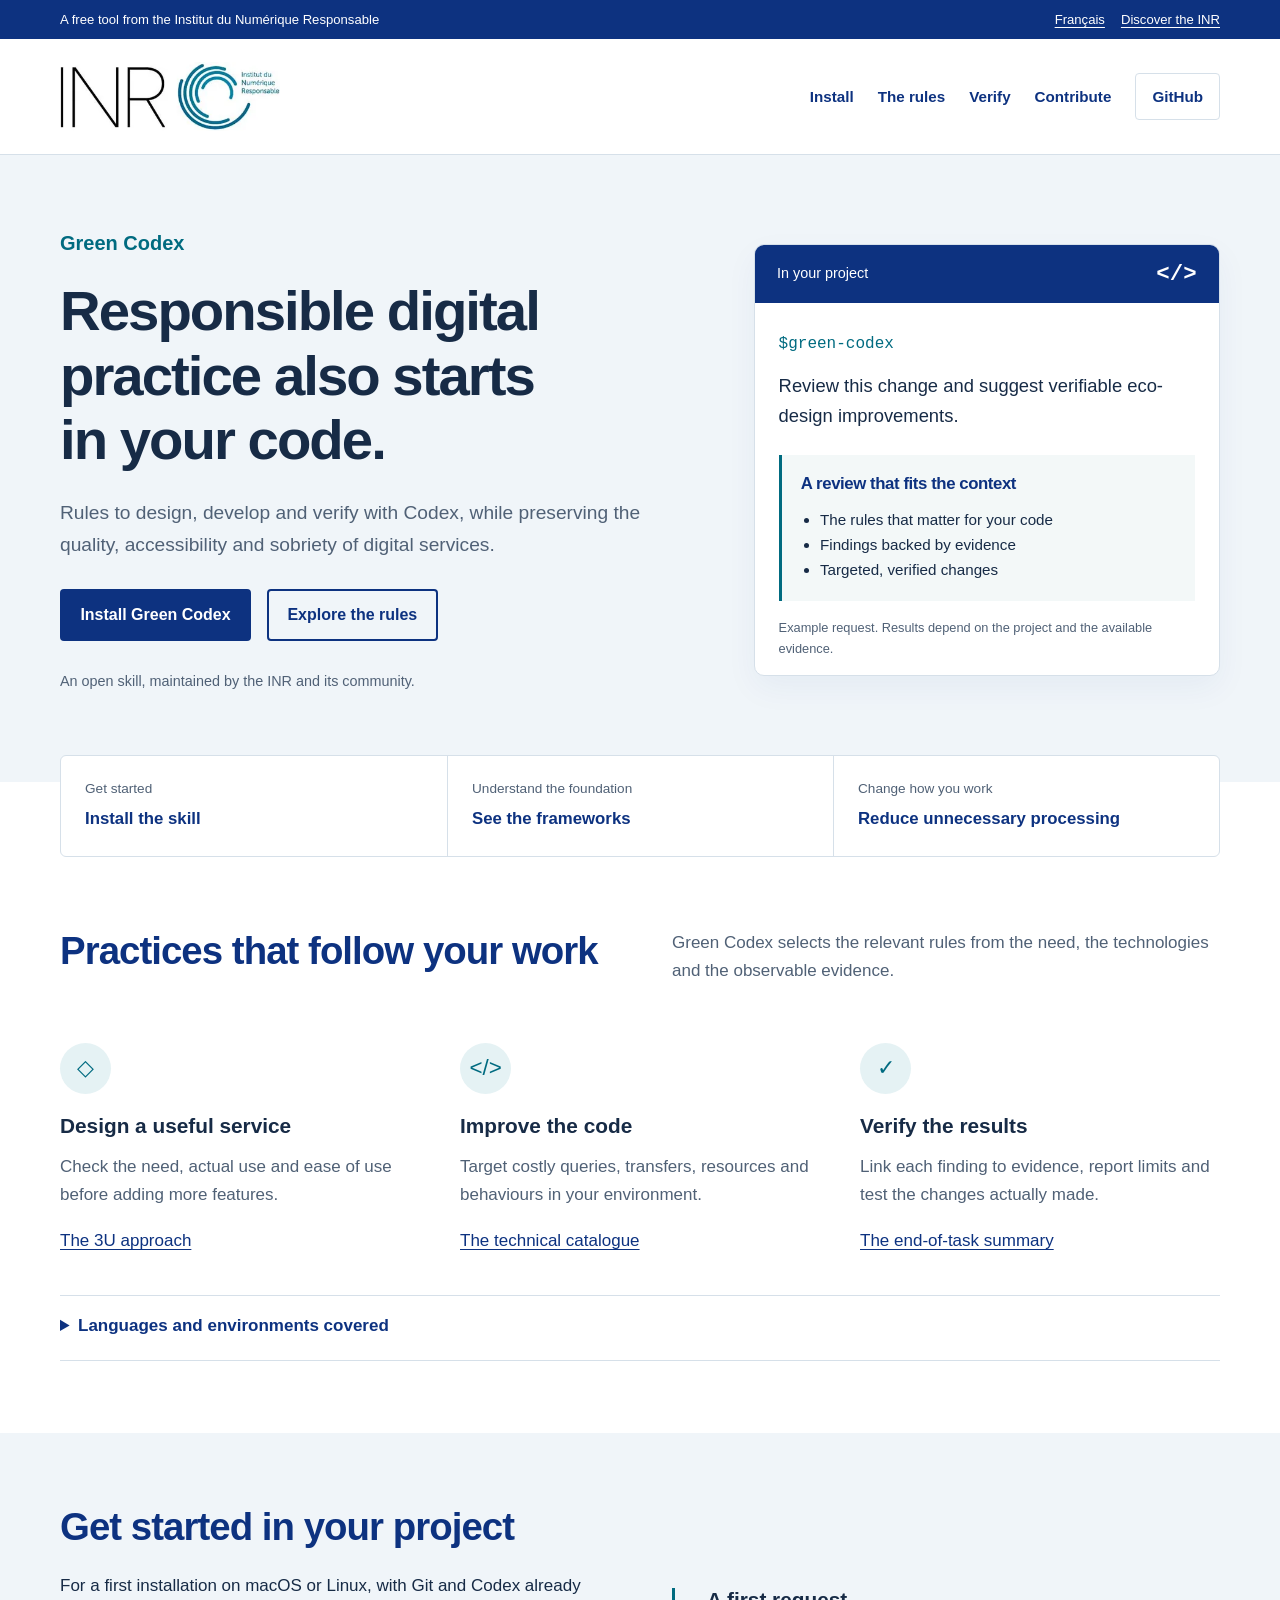
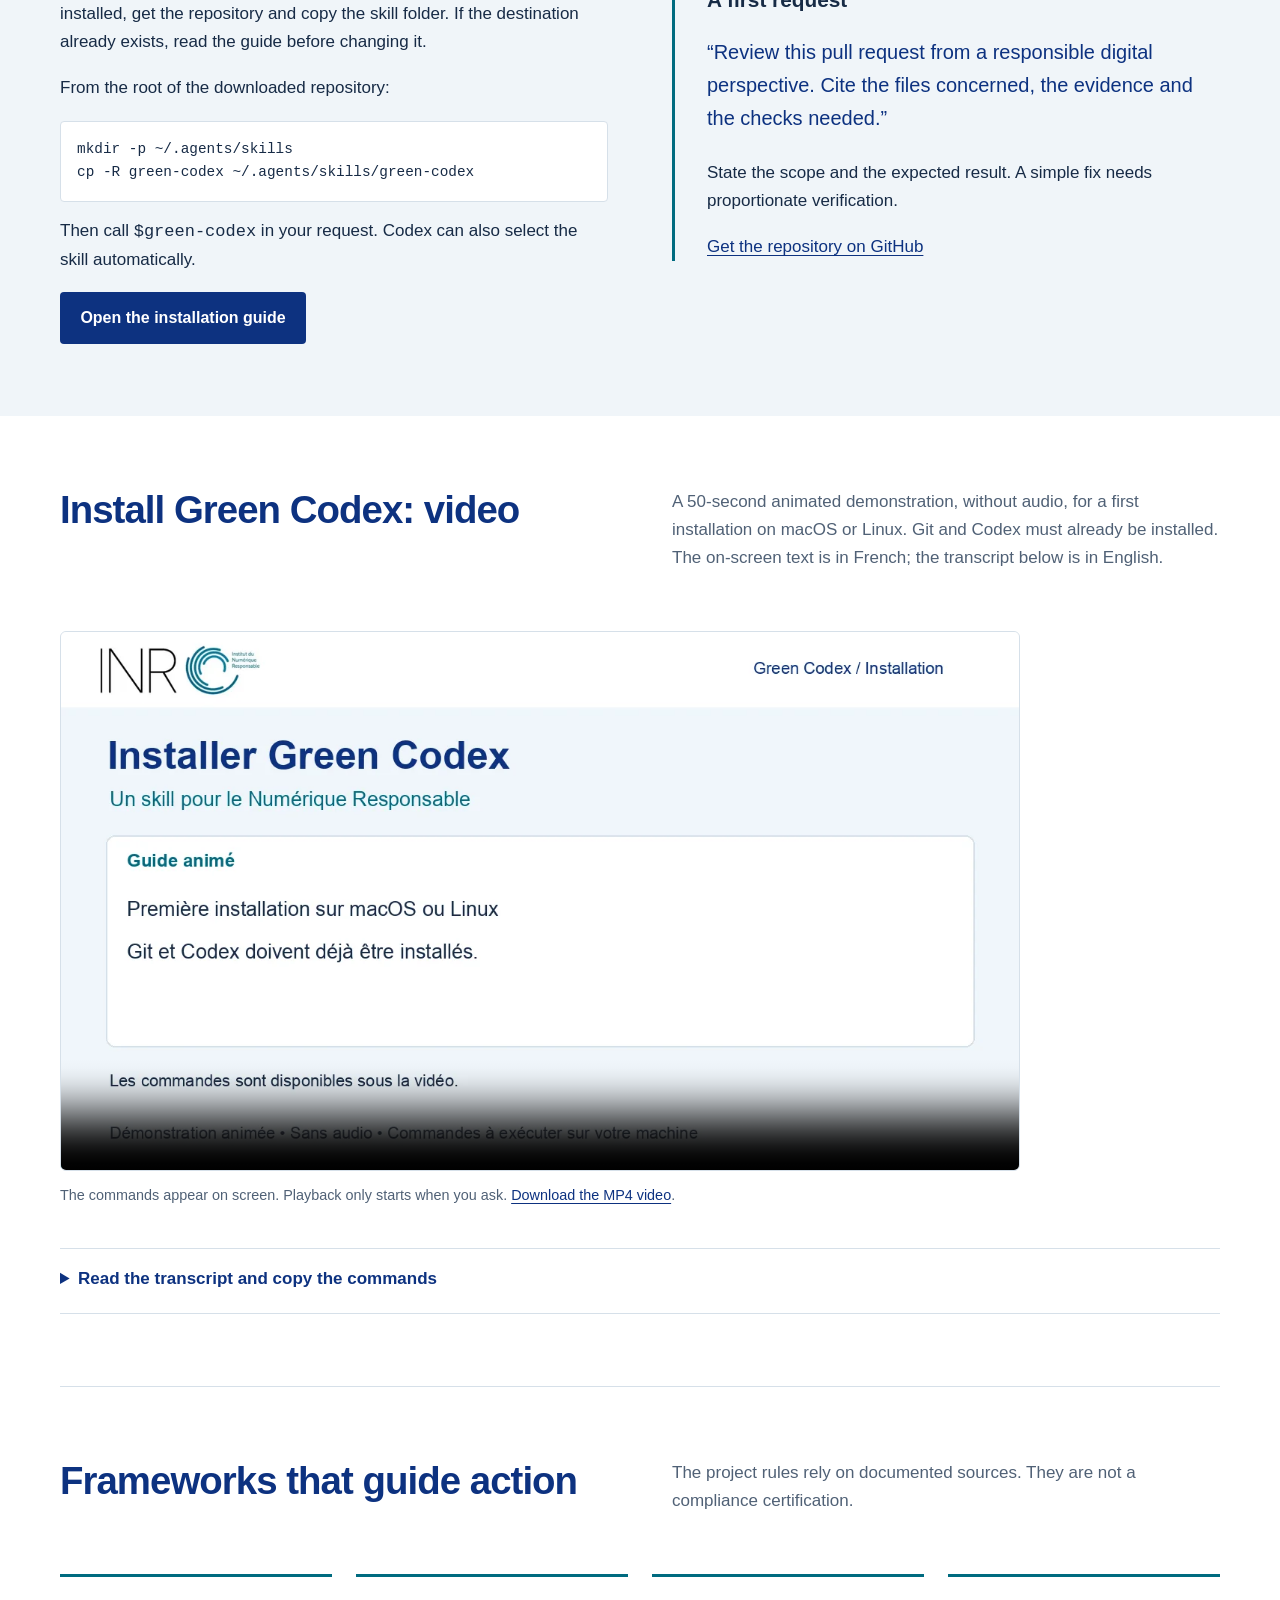
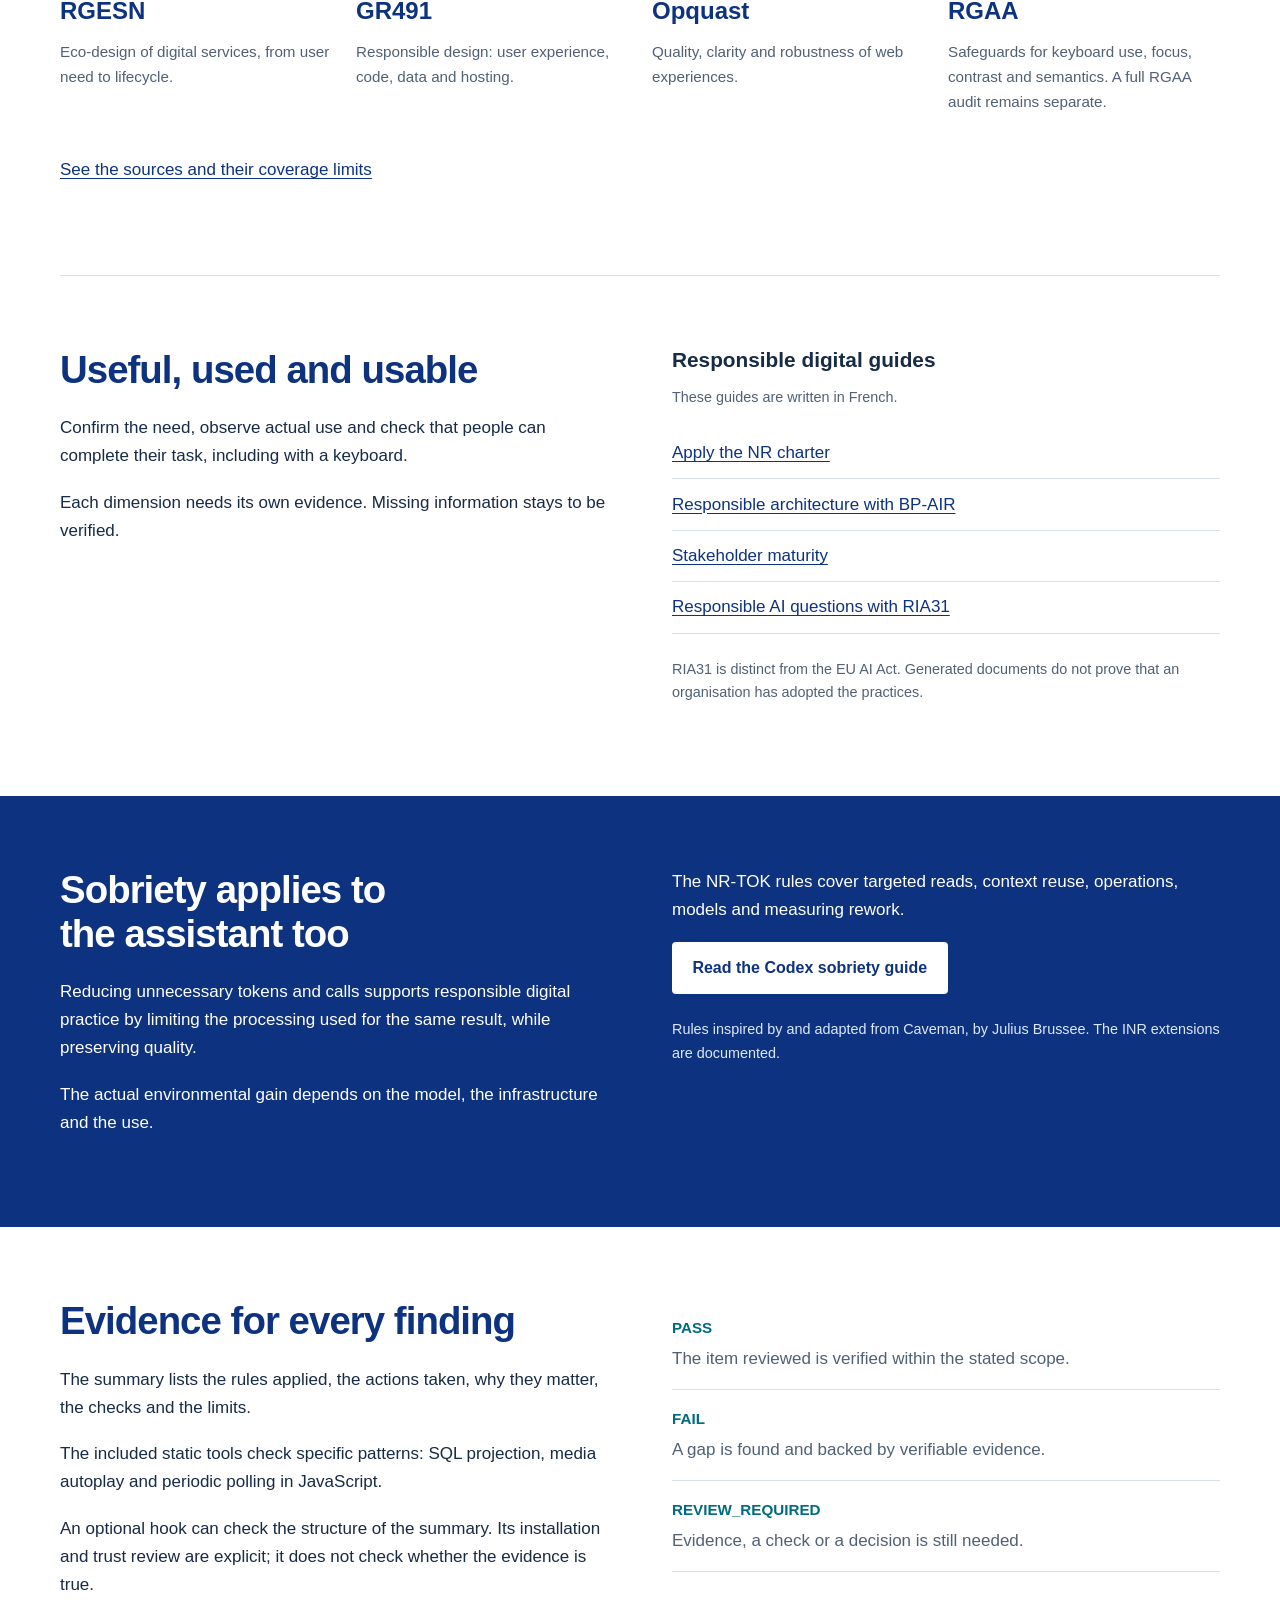
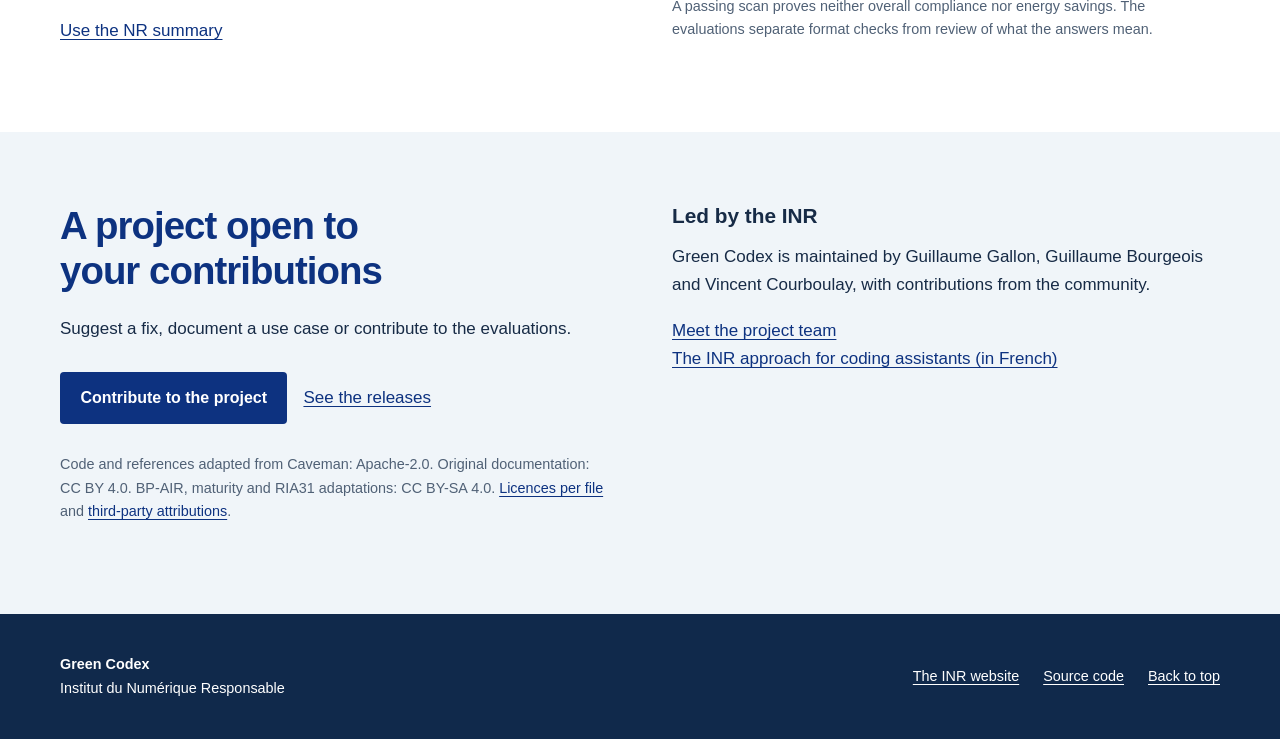
==== docs/en/index.html @ 4c4e5af8 "Ajoute une version anglaise du site et corrige les compteurs de la documentation Le site GitHub Page" ====
<!doctype html>
<html lang="en">
<head>
  <meta charset="utf-8">
  <meta name="viewport" content="width=device-width, initial-scale=1">
  <title>Green Codex | Develop with Responsible Digital Practices</title>
  <meta name="description" content="Responsible digital rules to design, code and verify with Codex. A free tool from the Institut du Numérique Responsable.">
  <meta name="keywords" content="Green IT, eco-design, software sustainability, RGESN, GR491, Opquast, RGAA, sustainable development, responsible digital, numerique responsable, accessibility, AI assistant, Codex">
  <meta name="author" content="Institut du Numérique Responsable (INR)">
  <meta name="robots" content="index,follow">
  <link rel="canonical" href="https://institut-du-numerique-responsable.github.io/green-codex/en/">
  <link rel="alternate" hreflang="fr" href="https://institut-du-numerique-responsable.github.io/green-codex/">
  <link rel="alternate" hreflang="en" href="https://institut-du-numerique-responsable.github.io/green-codex/en/">
  <link rel="alternate" hreflang="x-default" href="https://institut-du-numerique-responsable.github.io/green-codex/">
  <link rel="icon" type="image/svg+xml" href="../favicon.svg">
  <link rel="alternate icon" type="image/svg+xml" href="../favicon.svg">
  <link rel="manifest" href="../manifest.json">
  <meta name="theme-color" content="#0d3280">
  <meta name="application-name" content="Green Codex">
  <meta name="apple-mobile-web-app-capable" content="yes">
  <meta name="apple-mobile-web-app-status-bar-style" content="default">
  <meta name="apple-mobile-web-app-title" content="Green Codex">
  <link rel="apple-touch-icon" href="../favicon.svg">
  <meta property="og:title" content="Green Codex | Develop with Responsible Digital Practices">
  <meta property="og:description" content="Eco-design, token sobriety and verification of development practices.">
  <meta property="og:type" content="website">
  <meta property="og:locale" content="en_GB">
  <meta property="og:locale:alternate" content="fr_FR">
  <meta property="og:url" content="https://institut-du-numerique-responsable.github.io/green-codex/en/">
  <meta property="og:image" content="https://institut-du-numerique-responsable.github.io/green-codex/images/og-image.svg">
  <meta property="og:image:alt" content="Green Codex: responsible digital practices in your code">
  <meta property="og:image:width" content="1200">
  <meta property="og:image:height" content="630">
  <meta property="og:image:type" content="image/svg+xml">
  <meta name="twitter:card" content="summary_large_image">
  <meta name="twitter:site" content="@INR_NumResponsable">
  <meta name="twitter:title" content="Green Codex | Institut du Numérique Responsable">
  <meta name="twitter:description" content="Apply responsible digital rules in your work with Codex.">
  <script type="application/ld+json">
  {
    "@context": "https://schema.org",
    "@type": "SoftwareApplication",
    "name": "Green Codex",
    "description": "A Codex skill for applying Green IT and responsible digital practices in software development and auditing.",
    "url": "https://institut-du-numerique-responsable.github.io/green-codex/en/",
    "inLanguage": "en",
    "applicationCategory": "DeveloperTool",
    "operatingSystem": "All",
    "license": "https://github.com/Institut-du-Numerique-Responsable/green-codex/blob/main/LICENSE",
    "keywords": ["Green IT", "eco-design", "RGESN", "GR491", "Opquast", "RGAA", "sustainable software", "responsible AI", "digital sobriety", "green coding"],
    "author": {
      "@type": "Organization",
      "name": "Institut du Numérique Responsable",
      "url": "https://institutnr.org/"
    },
    "sameAs": [
      "https://github.com/Institut-du-Numerique-Responsable/green-codex",
      "https://institutnr.org/"
    ]
  }
  </script>
  <link rel="stylesheet" href="../styles.css">
</head>
<body>
<a class="skip-link" href="#content">Skip to content</a>
<div class="institution-bar"><div class="wrap"><span>A free tool from the Institut du Numérique Responsable</span><span class="bar-links"><a href="../" hreflang="fr" lang="fr">Français</a><a href="https://institutnr.org/">Discover the INR</a></span></div></div>
<header class="site-header">
  <div class="wrap header-inner">
    <a class="brand" href="https://institutnr.org/" aria-label="Institut du Numérique Responsable, official website"><img src="../images/inr-logo.webp" width="360" height="114" alt="Institut du Numérique Responsable"></a>
    <nav aria-label="Main navigation"><a href="#use">Install</a><a href="#rules">The rules</a><a href="#nr-summary">Verify</a><a href="#license">Contribute</a><a class="nav-repo" href="https://github.com/Institut-du-Numerique-Responsable/green-codex">GitHub</a></nav>
  </div>
</header>
<main id="content" tabindex="-1">
  <section class="hero" aria-labelledby="hero-title">
    <div class="wrap hero-grid">
      <div class="hero-copy">
        <p class="project-name">Green Codex</p>
        <h1 id="hero-title">Responsible digital practice also starts in your code.</h1>
        <p class="lead">Rules to design, develop and verify with Codex, while preserving the quality, accessibility and sobriety of digital services.</p>
        <div class="actions"><a class="button primary" href="#use">Install Green Codex</a><a class="button secondary" href="#rules">Explore the rules</a></div>
        <p class="hero-note">An open skill, maintained by the INR and its community.</p>
      </div>
      <aside class="example" aria-label="Example of Green Codex use">
        <div class="example-top"><span>In your project</span><span class="code-mark" aria-hidden="true">&lt;/&gt;</span></div>
        <p class="prompt"><code>$green-codex</code><br>Review this change and suggest verifiable eco-design improvements.</p>
        <div class="example-result"><h2>A review that fits the context</h2><ul><li>The rules that matter for your code</li><li>Findings backed by evidence</li><li>Targeted, verified changes</li></ul></div>
        <p class="example-caption">Example request. Results depend on the project and the available evidence.</p>
      </aside>
    </div>
  </section>
  <nav class="journeys wrap" aria-label="Quick links">
    <a href="#use"><span>Get started</span><strong>Install the skill</strong></a>
    <a href="#coverage"><span>Understand the foundation</span><strong>See the frameworks</strong></a>
    <a href="#tokens"><span>Change how you work</span><strong>Reduce unnecessary processing</strong></a>
  </nav>
  <section class="section wrap" aria-labelledby="rules">
    <div class="section-heading"><h2 id="rules">Practices that follow your work</h2><p>Green Codex selects the relevant rules from the need, the technologies and the observable evidence.</p></div>
    <div class="practice-grid">
      <article><span class="practice-icon" aria-hidden="true">◇</span><h3>Design a useful service</h3><p>Check the need, actual use and ease of use before adding more features.</p><a href="#three-u">The 3U approach</a></article>
      <article><span class="practice-icon" aria-hidden="true">&lt;/&gt;</span><h3>Improve the code</h3><p>Target costly queries, transfers, resources and behaviours in your environment.</p><a href="https://github.com/Institut-du-Numerique-Responsable/green-codex/blob/main/green-codex/references/rules.md">The technical catalogue</a></article>
      <article><span class="practice-icon" aria-hidden="true">✓</span><h3>Verify the results</h3><p>Link each finding to evidence, report limits and test the changes actually made.</p><a href="#nr-summary">The end-of-task summary</a></article>
    </div>
    <details class="stack"><summary>Languages and environments covered</summary><p>Java, Rust, C, C++, C#, Swift, Go, Python, JavaScript, TypeScript, PHP, Ruby, Scala, Kotlin, Julia, Nim, Zig, Shell, SQL, PL/SQL, HTML, CSS, React, Vue, Angular, Svelte, Preact, Astro and Solid. Detecting a technology does not make all of its rules applicable.</p></details>
  </section>
  <section class="tinted section" aria-labelledby="use"><div class="wrap install-grid">
    <div><h2 id="use">Get started in your project</h2><p>For a first installation on macOS or Linux, with Git and Codex already installed, get the repository and copy the skill folder. If the destination already exists, read the guide before changing it.</p><p>From the root of the downloaded repository:</p><pre><code>mkdir -p ~/.agents/skills
cp -R green-codex ~/.agents/skills/green-codex</code></pre><p>Then call <code>$green-codex</code> in your request. Codex can also select the skill automatically.</p><a class="button primary" href="https://github.com/Institut-du-Numerique-Responsable/green-codex#installation">Open the installation guide</a></div>
    <aside class="getting-started"><h3>A first request</h3><blockquote>“Review this pull request from a responsible digital perspective. Cite the files concerned, the evidence and the checks needed.”</blockquote><p>State the scope and the expected result. A simple fix needs proportionate verification.</p><a href="https://github.com/Institut-du-Numerique-Responsable/green-codex">Get the repository on GitHub</a></aside>
  </div></section>
  <section class="section wrap install-video" aria-labelledby="installation-video">
    <div class="section-heading"><h2 id="installation-video">Install Green Codex: video</h2><p>A 50-second animated demonstration, without audio, for a first installation on macOS or Linux. Git and Codex must already be installed. The on-screen text is in French; the transcript below is in English.</p></div>
    <figure>
      <video controls preload="none" playsinline width="1280" height="720" poster="../media/installation-poster.webp" aria-label="Install Green Codex, animated demonstration without audio" aria-describedby="video-caption">
        <source src="../media/installation-greencodex.mp4" type="video/mp4">
        Your browser cannot play this video. The instructions are in the transcript below.
      </video>
      <figcaption id="video-caption">The commands appear on screen. Playback only starts when you ask. <a href="../media/installation-greencodex.mp4" download>Download the MP4 video</a>.</figcaption>
    </figure>
    <details class="stack"><summary>Read the transcript and copy the commands</summary>
      <p>This animation illustrates the commands to run. It is not a recorded session or an installation carried out on your machine.</p>
      <h3>Get the project</h3>
      <p>In a terminal, from a folder where you want to download the repository:</p>
      <pre><code>git clone https://github.com/Institut-du-Numerique-Responsable/green-codex.git
cd green-codex</code></pre>
      <h3>Copy the skill</h3>
      <p>From the repository root, for a first installation. If <code>~/.agents/skills/green-codex</code> already exists, review and back up your local changes before updating.</p>
      <pre><code>mkdir -p ~/.agents/skills
cp -R green-codex ~/.agents/skills/green-codex</code></pre>
      <h3>Check the copy</h3>
      <pre><code>ls ~/.agents/skills/green-codex/SKILL.md</code></pre>
      <p>The file path should print without an error. This confirms the file is present; check that the skill is available in Codex afterwards.</p>
      <h3>Use Green Codex</h3>
      <p>Open your project in Codex CLI or the IDE extension and type this request in Codex, not in the terminal:</p>
      <pre><code>$green-codex
Review this project and suggest verifiable eco-design improvements.</code></pre>
      <p>If the skill does not appear, restart Codex. <a href="https://learn.chatgpt.com/docs/build-skills">Read the official Codex skills documentation</a>.</p>
    </details>
  </section>
  <section class="section wrap" aria-labelledby="coverage">
    <div class="section-heading"><h2 id="coverage">Frameworks that guide action</h2><p>The project rules rely on documented sources. They are not a compliance certification.</p></div>
    <div class="framework-grid">
      <article><h3>RGESN</h3><p>Eco-design of digital services, from user need to lifecycle.</p></article>
      <article><h3>GR491</h3><p>Responsible design: user experience, code, data and hosting.</p></article>
      <article><h3>Opquast</h3><p>Quality, clarity and robustness of web experiences.</p></article>
      <article><h3>RGAA</h3><p>Safeguards for keyboard use, focus, contrast and semantics. A full RGAA audit remains separate.</p></article>
    </div>
    <p><a href="https://github.com/Institut-du-Numerique-Responsable/green-codex/blob/main/green-codex/references/sources.md">See the sources and their coverage limits</a></p>
  </section>
  <section class="section wrap split" aria-labelledby="three-u">
    <div><h2 id="three-u">Useful, used and usable</h2><p>Confirm the need, observe actual use and check that people can complete their task, including with a keyboard.</p><p>Each dimension needs its own evidence. Missing information stays to be verified.</p></div>
    <div id="nr-guides"><h3>Responsible digital guides</h3><p class="small">These guides are written in French.</p><ul class="resource-list"><li><a href="https://github.com/Institut-du-Numerique-Responsable/green-codex/blob/main/green-codex/references/nr-charter.md" hreflang="fr">Apply the NR charter</a></li><li><a href="https://github.com/Institut-du-Numerique-Responsable/green-codex/blob/main/green-codex/references/air-practices.md" hreflang="fr">Responsible architecture with BP-AIR</a></li><li><a href="https://github.com/Institut-du-Numerique-Responsable/green-codex/blob/main/green-codex/references/stakeholder-maturity.md" hreflang="fr">Stakeholder maturity</a></li><li><a href="https://github.com/Institut-du-Numerique-Responsable/green-codex/blob/main/green-codex/references/ria31.md" hreflang="fr">Responsible AI questions with RIA31</a></li></ul><p class="small">RIA31 is distinct from the EU AI Act. Generated documents do not prove that an organisation has adopted the practices.</p></div>
  </section>
  <section class="token-section section" aria-labelledby="tokens"><div class="wrap split">
    <div><h2 id="tokens">Sobriety applies to the assistant too</h2><p>Reducing unnecessary tokens and calls supports responsible digital practice by limiting the processing used for the same result, while preserving quality.</p><p>The actual environmental gain depends on the model, the infrastructure and the use.</p></div>
    <div><p>The NR-TOK rules cover targeted reads, context reuse, operations, models and measuring rework.</p><a class="button light" href="https://github.com/Institut-du-Numerique-Responsable/green-codex/blob/main/green-codex/references/codex-token-sobriety.md">Read the Codex sobriety guide</a><p class="small">Rules inspired by and adapted from Caveman, by Julius Brussee. The INR extensions are documented.</p></div>
  </div></section>
  <section class="section wrap split" aria-labelledby="nr-summary">
    <div><h2 id="nr-summary">Evidence for every finding</h2><p>The summary lists the rules applied, the actions taken, why they matter, the checks and the limits.</p><p>The included static tools check specific patterns: SQL projection, media autoplay and periodic polling in JavaScript.</p><p>An optional hook can check the structure of the summary. Its installation and trust review are explicit; it does not check whether the evidence is true.</p><a href="https://github.com/Institut-du-Numerique-Responsable/green-codex/blob/main/green-codex/references/closing-summary.md">Use the NR summary</a></div>
    <div class="evidence"><dl><div><dt>PASS</dt><dd>The item reviewed is verified within the stated scope.</dd></div><div><dt>FAIL</dt><dd>A gap is found and backed by verifiable evidence.</dd></div><div><dt>REVIEW_REQUIRED</dt><dd>Evidence, a check or a decision is still needed.</dd></div></dl><p class="small">A passing scan proves neither overall compliance nor energy savings. The evaluations separate format checks from review of what the answers mean.</p></div>
  </section>
  <section class="tinted section" aria-labelledby="license"><div class="wrap split">
    <div><h2 id="license">A project open to your contributions</h2><p>Suggest a fix, document a use case or contribute to the evaluations.</p><div class="actions"><a class="button primary" href="https://github.com/Institut-du-Numerique-Responsable/green-codex/blob/main/CONTRIBUTING.md">Contribute to the project</a><a href="https://github.com/Institut-du-Numerique-Responsable/green-codex/releases">See the releases</a></div><p class="small">Code and references adapted from Caveman: Apache-2.0. Original documentation: CC BY 4.0. BP-AIR, maturity and RIA31 adaptations: CC BY-SA 4.0. <a href="https://github.com/Institut-du-Numerique-Responsable/green-codex/blob/main/LICENSE">Licences per file</a> and <a href="https://github.com/Institut-du-Numerique-Responsable/green-codex/blob/main/green-codex/references/third-party-attributions.md">third-party attributions</a>.</p></div>
    <div><h3 id="team">Led by the INR</h3><p>Green Codex is maintained by Guillaume Gallon, Guillaume Bourgeois and Vincent Courboulay, with contributions from the community.</p><a href="https://github.com/Institut-du-Numerique-Responsable/green-codex/blob/main/MAINTAINERS.md">Meet the project team</a><p><a href="https://institutnr.org/ecoconcevoir-avec-un-assistant-de-code" hreflang="fr">The INR approach for coding assistants (in French)</a></p></div>
  </div></section>
</main>
<footer class="site-footer"><div class="wrap"><p><strong>Green Codex</strong><br>Institut du Numérique Responsable</p><nav aria-label="Footer links"><a href="https://institutnr.org/">The INR website</a><a href="https://github.com/Institut-du-Numerique-Responsable/green-codex">Source code</a><a href="#hero-title">Back to top</a></nav></div></footer>
</body>
</html>
---- docs/styles.css ----
:root {
  color-scheme: light;
  --blue: #0d3280;
  --teal: #006b80;
  --ink: #172b46;
  --muted: #506176;
  --pale: #f0f5f9;
  --line: #d6e0e9;
  font-family: "Segoe UI", Arial, sans-serif;
  color: var(--ink);
  background: #fff;
  line-height: 1.65;
}
* { box-sizing: border-box; }
body { margin: 0; font-size: 1.0625rem; }
a { color: var(--blue); text-underline-offset: .2em; }
a:hover { text-decoration-thickness: .15em; }
a:focus-visible, summary:focus-visible { outline: 3px solid #a83b00; outline-offset: 5px; }
.wrap { width: min(1160px, calc(100% - 3rem)); margin-inline: auto; }
p { max-width: 70ch; margin: 0 0 1.15rem; }
h1, h2, h3 { line-height: 1.15; text-wrap: balance; }
h1 { font-size: clamp(2.3rem, 4.4vw, 4rem); letter-spacing: -.035em; margin: 0 0 1.5rem; }
h2 { font-size: clamp(1.8rem, 3vw, 2.55rem); letter-spacing: -.025em; margin: 0 0 1.4rem; color: var(--blue); }
h3 { font-size: 1.3rem; margin: 0 0 .9rem; }
section, h2, h3, main { scroll-margin-top: 1rem; }
.skip-link { position: absolute; top: -5rem; left: 1rem; padding: .75rem 1rem; background: #fff; z-index: 2; }
.skip-link:focus { top: .75rem; }
.institution-bar { background: var(--blue); color: #fff; font-size: .82rem; padding: .55rem 0; }
.institution-bar .wrap { display: flex; justify-content: space-between; gap: 1rem; }
.institution-bar a { color: #fff; }
.institution-bar .bar-links { display: flex; gap: 1rem; align-items: center; }
.header-inner { display: flex; justify-content: space-between; align-items: center; gap: 2rem; padding-block: 1.4rem; }
.brand { display: inline-flex; flex: 0 0 auto; }
.brand img { width: 220px; height: auto; max-width: 100%; }
.site-header nav { display: flex; align-items: center; gap: 1.5rem; flex-wrap: wrap; }
.site-header nav a { font-size: .95rem; font-weight: 650; text-decoration: none; padding: .6rem 0; }
.site-header nav a:hover { text-decoration: underline; }
.site-header .nav-repo { border: 1px solid var(--line); border-radius: 4px; padding: .6rem 1rem; }
.hero { background: var(--pale); border-top: 1px solid var(--line); padding: 4.5rem 0 5.5rem; }
.hero-grid { display: grid; grid-template-columns: 1.35fr 1fr; gap: 4rem; align-items: center; }
.project-name { color: var(--teal); font-weight: 700; font-size: 1.25rem; margin-bottom: 1.2rem; }
.lead { font-size: 1.2rem; color: var(--muted); }
.actions { display: flex; align-items: center; flex-wrap: wrap; gap: 1rem; margin: 1.8rem 0; }
.button { display: inline-block; border: 2px solid transparent; border-radius: 4px; padding: .8rem 1.15rem; text-decoration: none; font-size: 1rem; font-weight: 700; line-height: 1.4; }
.primary { background: var(--blue); color: #fff; }
.primary:hover { background: #09265f; }
.secondary { border-color: var(--blue); color: var(--blue); }
.secondary:hover { background: #e1e9f4; }
.light { background: #fff; color: var(--blue); }
.hero-note, .small { font-size: .9rem; color: var(--muted); }
.hero-note { margin: 0; }
.example { background: #fff; border-radius: 10px; border: 1px solid var(--line); overflow: hidden; box-shadow: 0 12px 32px #0d32800d; }
.example-top { background: var(--blue); color: #fff; padding: 1rem 1.4rem; display: flex; align-items: center; justify-content: space-between; font-size: .9rem; }
.code-mark { font: 700 1.4rem monospace; }
.prompt { padding: 1.5rem; margin: 0; font-size: 1.15rem; }
.prompt code { color: var(--teal); font-size: 1rem; display: inline-block; margin-bottom: .8rem; }
.example-result { background: #f3f8f8; margin: 0 1.5rem; padding: 1.2rem; border-left: 3px solid var(--teal); }
.example-result h2 { font-size: 1.05rem; margin: 0 0 .8rem; }
.example-result ul { margin: 0; padding-left: 1.2rem; font-size: .95rem; }
.example-caption { padding: 1rem 1.5rem; margin: 0; color: var(--muted); font-size: .8rem; }
.journeys { display: grid; grid-template-columns: repeat(3, 1fr); gap: 0; position: relative; margin-top: -1.7rem; background: #fff; border: 1px solid var(--line); border-radius: 6px; }
.journeys a { padding: 1.4rem 1.5rem; text-decoration: none; }
.journeys a + a { border-left: 1px solid var(--line); }
.journeys a:hover { background: var(--pale); }
.journeys span { display: block; color: var(--muted); font-size: .85rem; margin-bottom: .3rem; }
.journeys strong { font-size: 1.05rem; }
.section { padding-block: 4.5rem; }
.section-heading { display: grid; grid-template-columns: 1fr 1fr; gap: 4rem; align-items: start; margin-bottom: 2.5rem; }
.section-heading p { color: var(--muted); }
.practice-grid { display: grid; grid-template-columns: repeat(3, 1fr); gap: 2.5rem; }
.practice-icon { display: inline-flex; align-items: center; justify-content: center; width: 3.2rem; height: 3.2rem; border-radius: 50%; background: #e5f2f4; color: var(--teal); font-size: 1.4rem; margin-bottom: 1.25rem; }
.practice-grid p { color: var(--muted); }
.stack { border-top: 1px solid var(--line); border-bottom: 1px solid var(--line); margin-top: 2.5rem; padding: 1rem 0; }
summary { cursor: pointer; font-weight: 650; color: var(--blue); min-height: 2rem; }
.stack p { margin: 1rem 0 0; }
.tinted { background: var(--pale); }
.install-grid, .split { display: grid; grid-template-columns: 1fr 1fr; gap: 4rem; }
.getting-started { border-left: 3px solid var(--teal); padding-left: 2rem; align-self: center; }
blockquote { margin: 1.5rem 0; font-size: 1.25rem; color: var(--blue); }
pre { background: #fff; border: 1px solid var(--line); padding: 1rem; border-radius: 4px; white-space: pre-wrap; overflow-wrap: anywhere; font-size: .9rem; }
code { font-family: ui-monospace, "Cascadia Code", Consolas, monospace; }
.framework-grid { display: grid; grid-template-columns: repeat(4, 1fr); gap: 1.5rem; margin-bottom: 1.5rem; }
.framework-grid article { border-top: 3px solid var(--teal); padding-top: 1.25rem; }
.framework-grid h3 { color: var(--blue); font-size: 1.5rem; }
.framework-grid p { font-size: .95rem; color: var(--muted); }
.section.wrap + .section.wrap { border-top: 1px solid var(--line); }
.resource-list { list-style: none; padding: 0; margin: 0 0 1.5rem; }
.resource-list li { border-bottom: 1px solid var(--line); }
.resource-list a { display: block; padding: .7rem 0; }
.token-section { background: var(--blue); color: #fff; }
.token-section h2 { color: #fff; }
.token-section .small { color: #dde8fc; margin-top: 1.5rem; }
.token-section a:focus-visible, .site-footer a:focus-visible, .institution-bar a:focus-visible { outline-color: #ffda7b; }
.evidence dl { margin: 0 0 1.4rem; }
.evidence dl div { border-bottom: 1px solid var(--line); padding: 1rem 0; }
.evidence dt { color: var(--teal); font-weight: 750; font-size: .95rem; }
.evidence dd { margin: .3rem 0 0; color: var(--muted); }
.site-footer { background: #10294b; color: #fff; padding-block: 2.4rem; font-size: .9rem; }
.site-footer .wrap { display: flex; justify-content: space-between; align-items: center; gap: 2rem; }
.site-footer p { margin: 0; }
.site-footer nav { display: flex; gap: 1.5rem; flex-wrap: wrap; }
.site-footer a { color: #fff; padding-block: .6rem; }
@media (max-width: 900px) {
  .header-inner { flex-direction: column; align-items: flex-start; gap: 1rem; }
  .hero-grid { grid-template-columns: 1fr 1fr; gap: 2rem; }
  .split, .install-grid, .section-heading { gap: 2rem; }
  .framework-grid { grid-template-columns: repeat(2, 1fr); }
  .practice-grid { gap: 1.5rem; }
}
@media (max-width: 680px) {
  .wrap { width: calc(100% - 2rem); }
  .institution-bar span { max-width: 26ch; }
  .institution-bar a { align-self: center; flex-shrink: 0; }
  .institution-bar .bar-links { max-width: none; flex-direction: column; align-items: flex-end; gap: .2rem; flex-shrink: 0; }
  .institution-bar .bar-links a { align-self: auto; }
  .brand img { width: 190px; }
  .site-header nav { gap: .5rem 1.2rem; }
  .hero { padding: 2.5rem 0 3.5rem; }
  .hero-grid, .section-heading, .practice-grid, .split, .install-grid, .journeys { grid-template-columns: 1fr; }
  .journeys a + a { border-left: 0; border-top: 1px solid var(--line); }
  .journeys a { padding: 1rem 1.25rem; }
  .section { padding-block: 3rem; }
  .section-heading { gap: 0; margin-bottom: 1.5rem; }
  .getting-started { padding-left: 1.25rem; }
  .site-footer .wrap { flex-direction: column; align-items: flex-start; }
}
@media (max-width: 360px) { .framework-grid { grid-template-columns: 1fr; } }

.install-video figure { margin: 0; max-width: 960px; }
.install-video video { display: block; width: 100%; height: auto; background: var(--pale); border: 1px solid var(--line); border-radius: 6px; }
.install-video video:focus-visible { outline: 3px solid #a83b00; outline-offset: 5px; }
.install-video figcaption { margin-top: .8rem; color: var(--muted); font-size: .9rem; }
.install-video details h3 { margin-top: 1.5rem; }
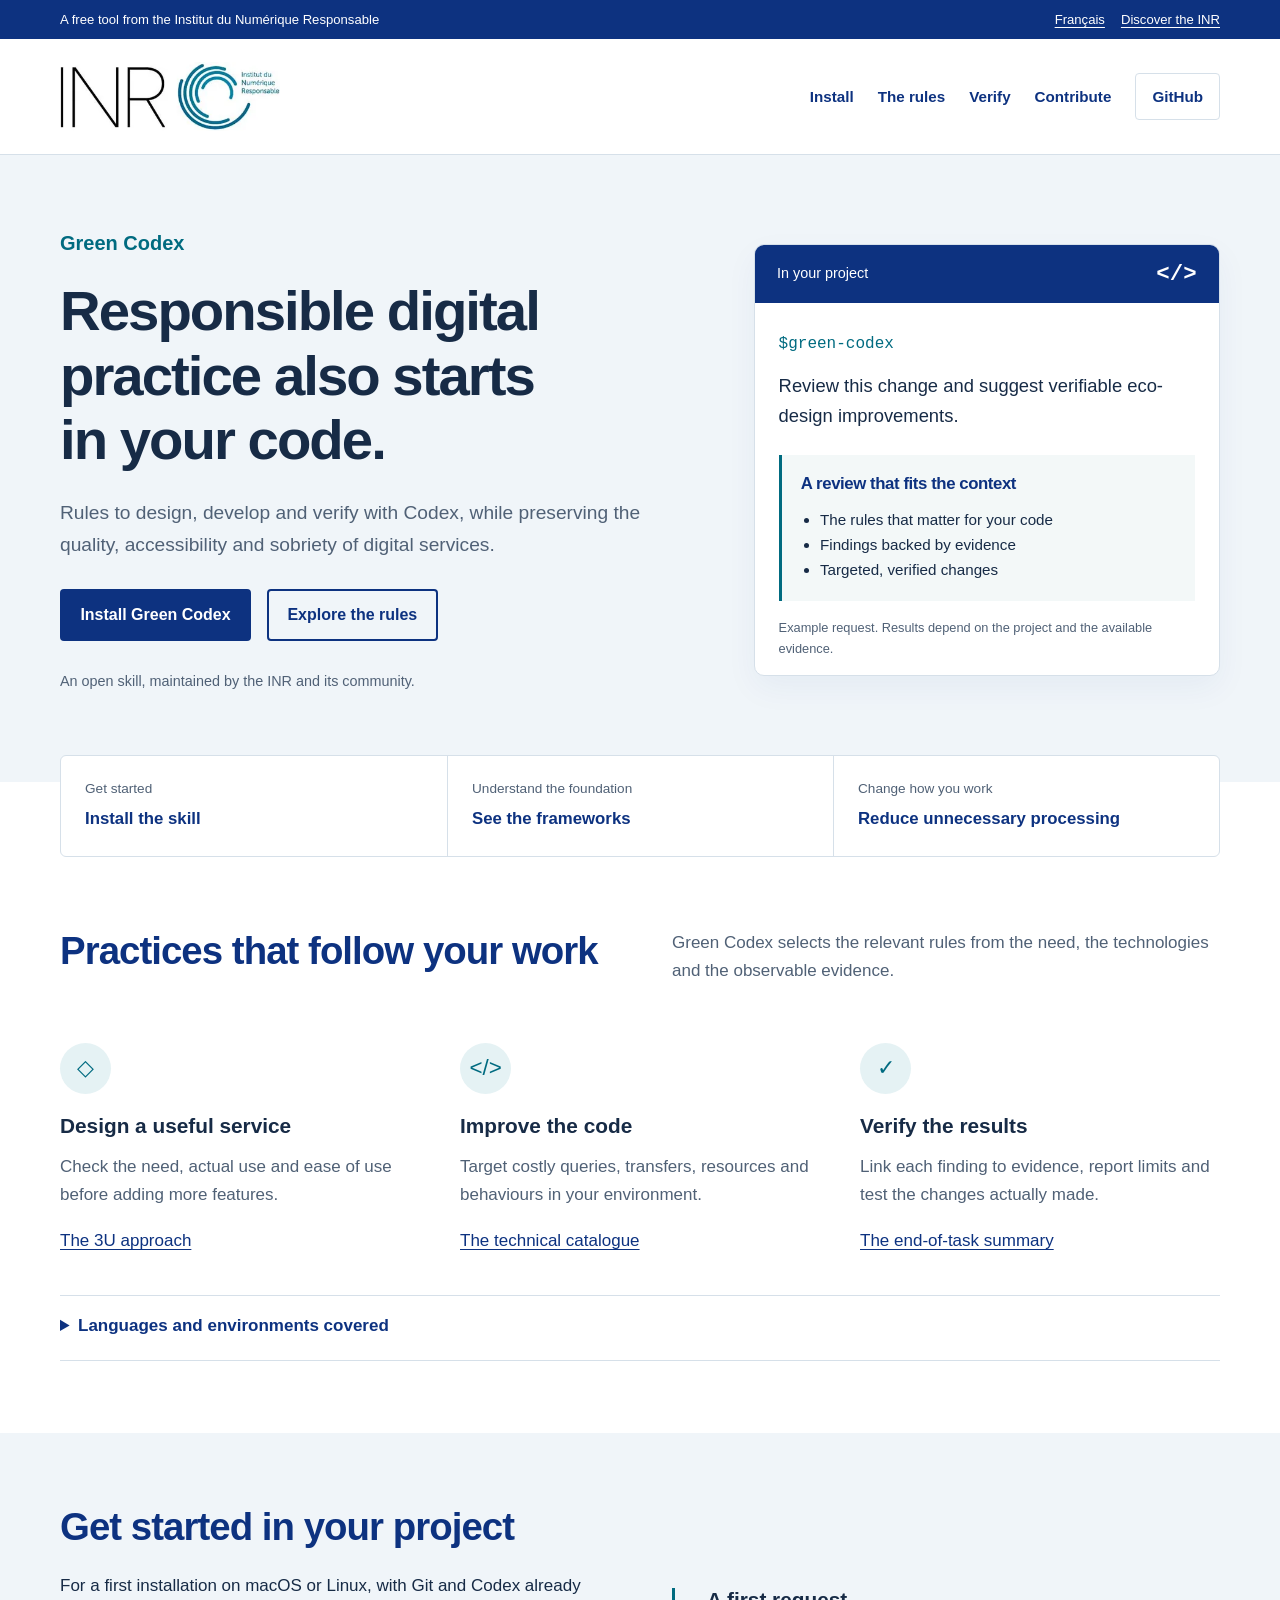
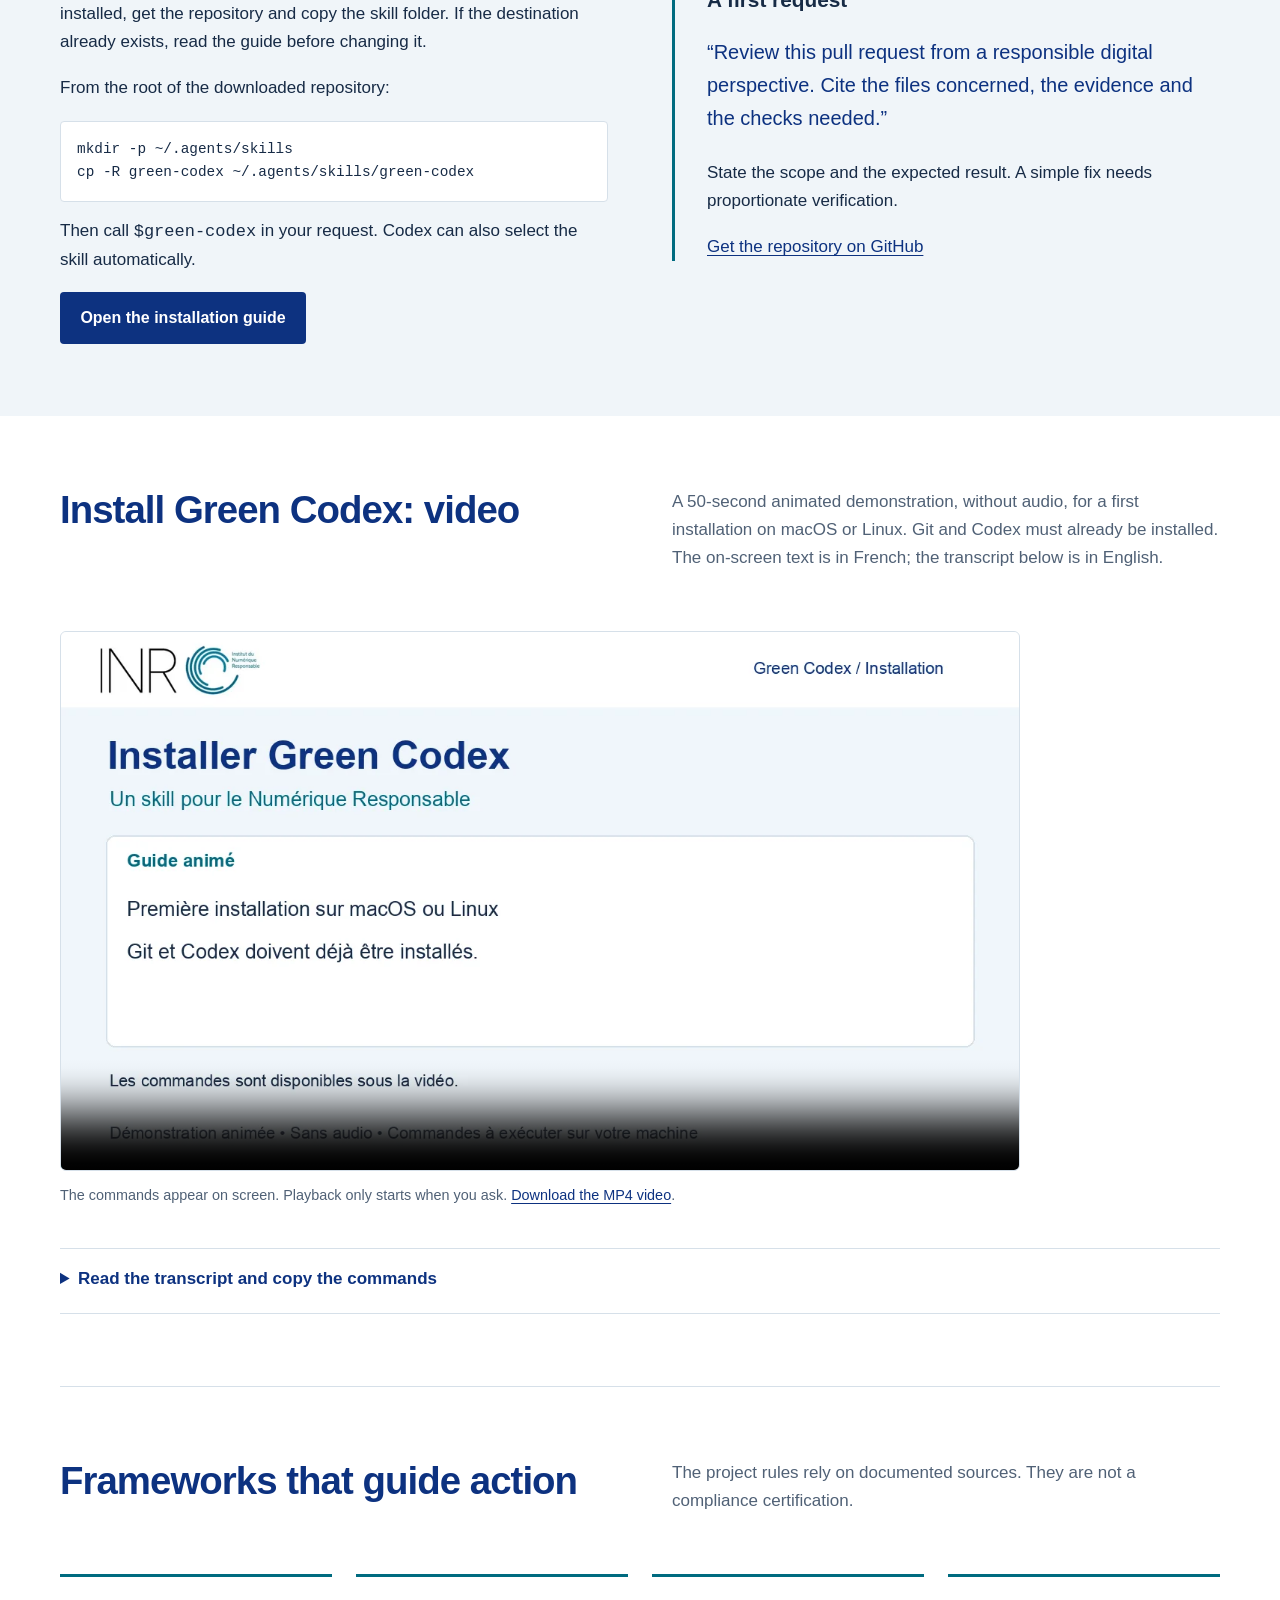
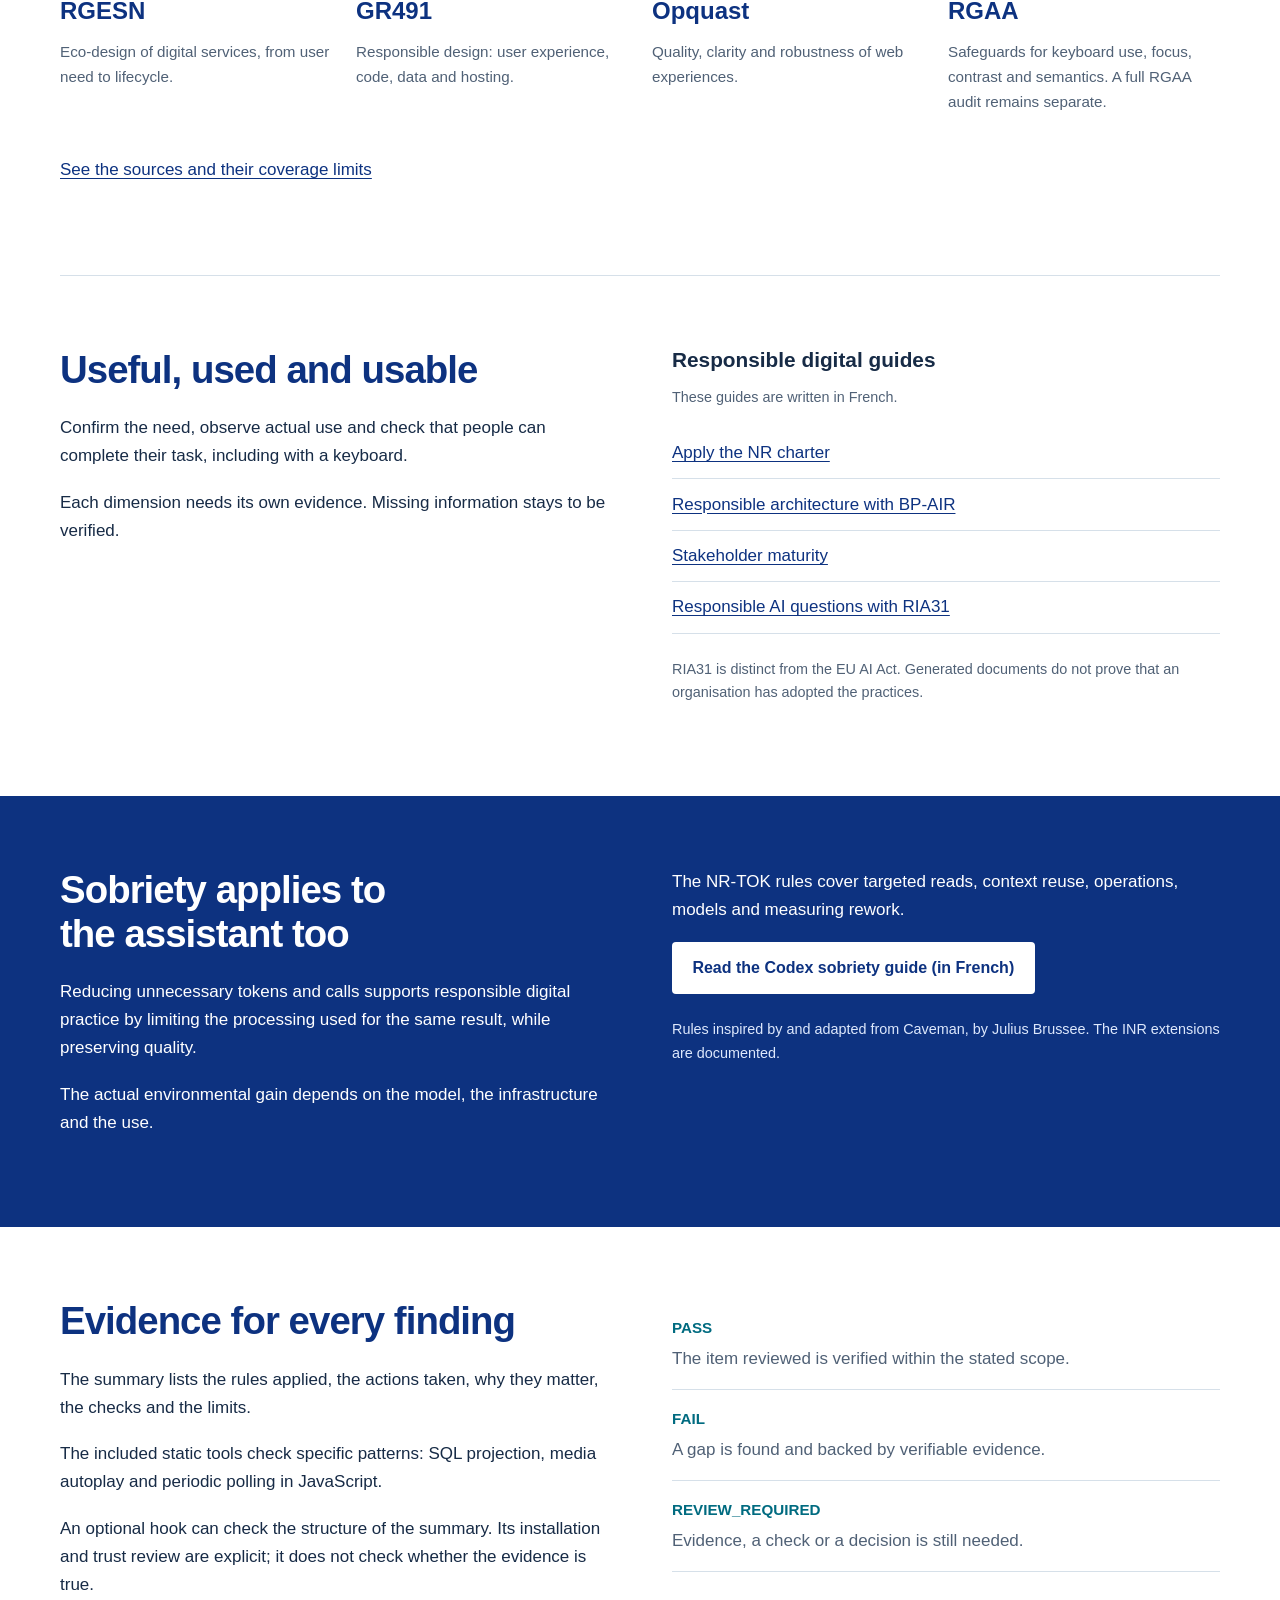
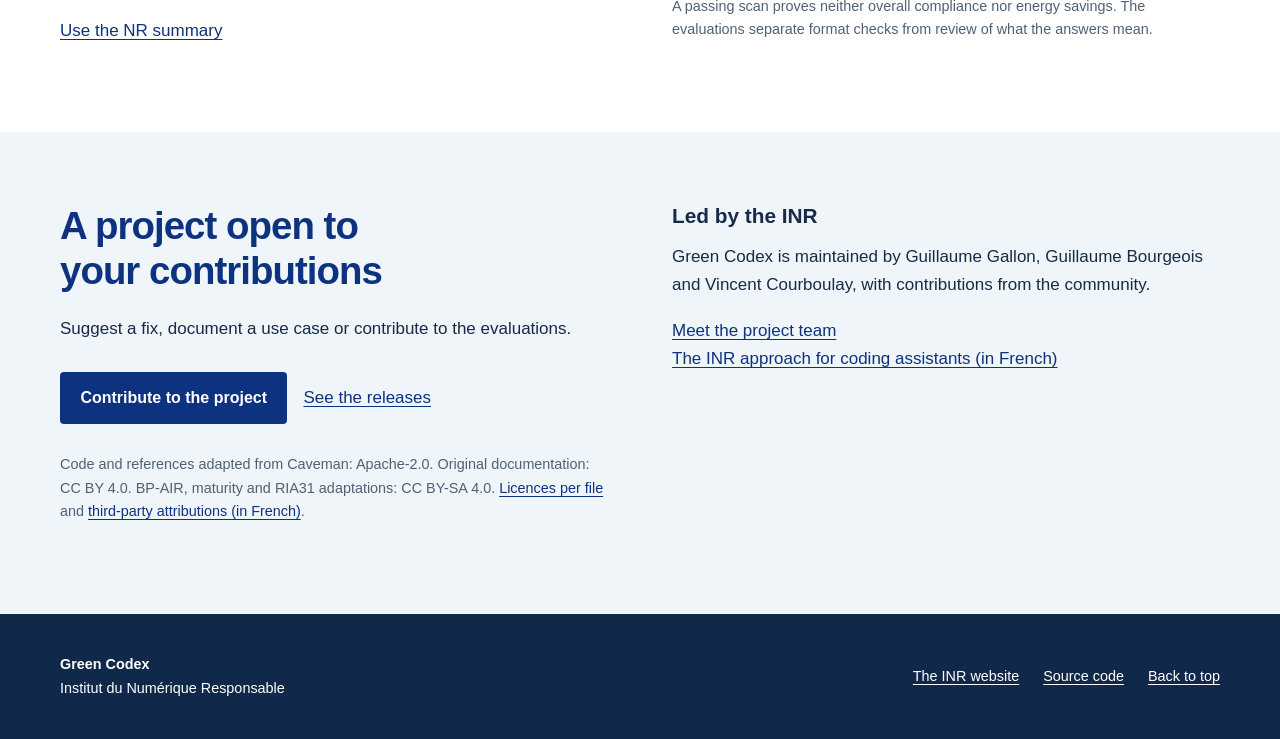
==== commit a66af3be: "Ajoute un README en français avec bascule de langue Le README n'existait qu'en anglais. README.fr.md" ====
--- a/docs/en/index.html
+++ b/docs/en/index.html
@@ -152,14 +152,14 @@
   </section>
   <section class="token-section section" aria-labelledby="tokens"><div class="wrap split">
     <div><h2 id="tokens">Sobriety applies to the assistant too</h2><p>Reducing unnecessary tokens and calls supports responsible digital practice by limiting the processing used for the same result, while preserving quality.</p><p>The actual environmental gain depends on the model, the infrastructure and the use.</p></div>
-    <div><p>The NR-TOK rules cover targeted reads, context reuse, operations, models and measuring rework.</p><a class="button light" href="https://github.com/Institut-du-Numerique-Responsable/green-codex/blob/main/green-codex/references/codex-token-sobriety.md">Read the Codex sobriety guide</a><p class="small">Rules inspired by and adapted from Caveman, by Julius Brussee. The INR extensions are documented.</p></div>
+    <div><p>The NR-TOK rules cover targeted reads, context reuse, operations, models and measuring rework.</p><a class="button light" href="https://github.com/Institut-du-Numerique-Responsable/green-codex/blob/main/green-codex/references/codex-token-sobriety.md" hreflang="fr">Read the Codex sobriety guide (in French)</a><p class="small">Rules inspired by and adapted from Caveman, by Julius Brussee. The INR extensions are documented.</p></div>
   </div></section>
   <section class="section wrap split" aria-labelledby="nr-summary">
     <div><h2 id="nr-summary">Evidence for every finding</h2><p>The summary lists the rules applied, the actions taken, why they matter, the checks and the limits.</p><p>The included static tools check specific patterns: SQL projection, media autoplay and periodic polling in JavaScript.</p><p>An optional hook can check the structure of the summary. Its installation and trust review are explicit; it does not check whether the evidence is true.</p><a href="https://github.com/Institut-du-Numerique-Responsable/green-codex/blob/main/green-codex/references/closing-summary.md">Use the NR summary</a></div>
     <div class="evidence"><dl><div><dt>PASS</dt><dd>The item reviewed is verified within the stated scope.</dd></div><div><dt>FAIL</dt><dd>A gap is found and backed by verifiable evidence.</dd></div><div><dt>REVIEW_REQUIRED</dt><dd>Evidence, a check or a decision is still needed.</dd></div></dl><p class="small">A passing scan proves neither overall compliance nor energy savings. The evaluations separate format checks from review of what the answers mean.</p></div>
   </section>
   <section class="tinted section" aria-labelledby="license"><div class="wrap split">
-    <div><h2 id="license">A project open to your contributions</h2><p>Suggest a fix, document a use case or contribute to the evaluations.</p><div class="actions"><a class="button primary" href="https://github.com/Institut-du-Numerique-Responsable/green-codex/blob/main/CONTRIBUTING.md">Contribute to the project</a><a href="https://github.com/Institut-du-Numerique-Responsable/green-codex/releases">See the releases</a></div><p class="small">Code and references adapted from Caveman: Apache-2.0. Original documentation: CC BY 4.0. BP-AIR, maturity and RIA31 adaptations: CC BY-SA 4.0. <a href="https://github.com/Institut-du-Numerique-Responsable/green-codex/blob/main/LICENSE">Licences per file</a> and <a href="https://github.com/Institut-du-Numerique-Responsable/green-codex/blob/main/green-codex/references/third-party-attributions.md">third-party attributions</a>.</p></div>
+    <div><h2 id="license">A project open to your contributions</h2><p>Suggest a fix, document a use case or contribute to the evaluations.</p><div class="actions"><a class="button primary" href="https://github.com/Institut-du-Numerique-Responsable/green-codex/blob/main/CONTRIBUTING.md">Contribute to the project</a><a href="https://github.com/Institut-du-Numerique-Responsable/green-codex/releases">See the releases</a></div><p class="small">Code and references adapted from Caveman: Apache-2.0. Original documentation: CC BY 4.0. BP-AIR, maturity and RIA31 adaptations: CC BY-SA 4.0. <a href="https://github.com/Institut-du-Numerique-Responsable/green-codex/blob/main/LICENSE">Licences per file</a> and <a href="https://github.com/Institut-du-Numerique-Responsable/green-codex/blob/main/green-codex/references/third-party-attributions.md" hreflang="fr">third-party attributions (in French)</a>.</p></div>
     <div><h3 id="team">Led by the INR</h3><p>Green Codex is maintained by Guillaume Gallon, Guillaume Bourgeois and Vincent Courboulay, with contributions from the community.</p><a href="https://github.com/Institut-du-Numerique-Responsable/green-codex/blob/main/MAINTAINERS.md">Meet the project team</a><p><a href="https://institutnr.org/ecoconcevoir-avec-un-assistant-de-code" hreflang="fr">The INR approach for coding assistants (in French)</a></p></div>
   </div></section>
 </main>
